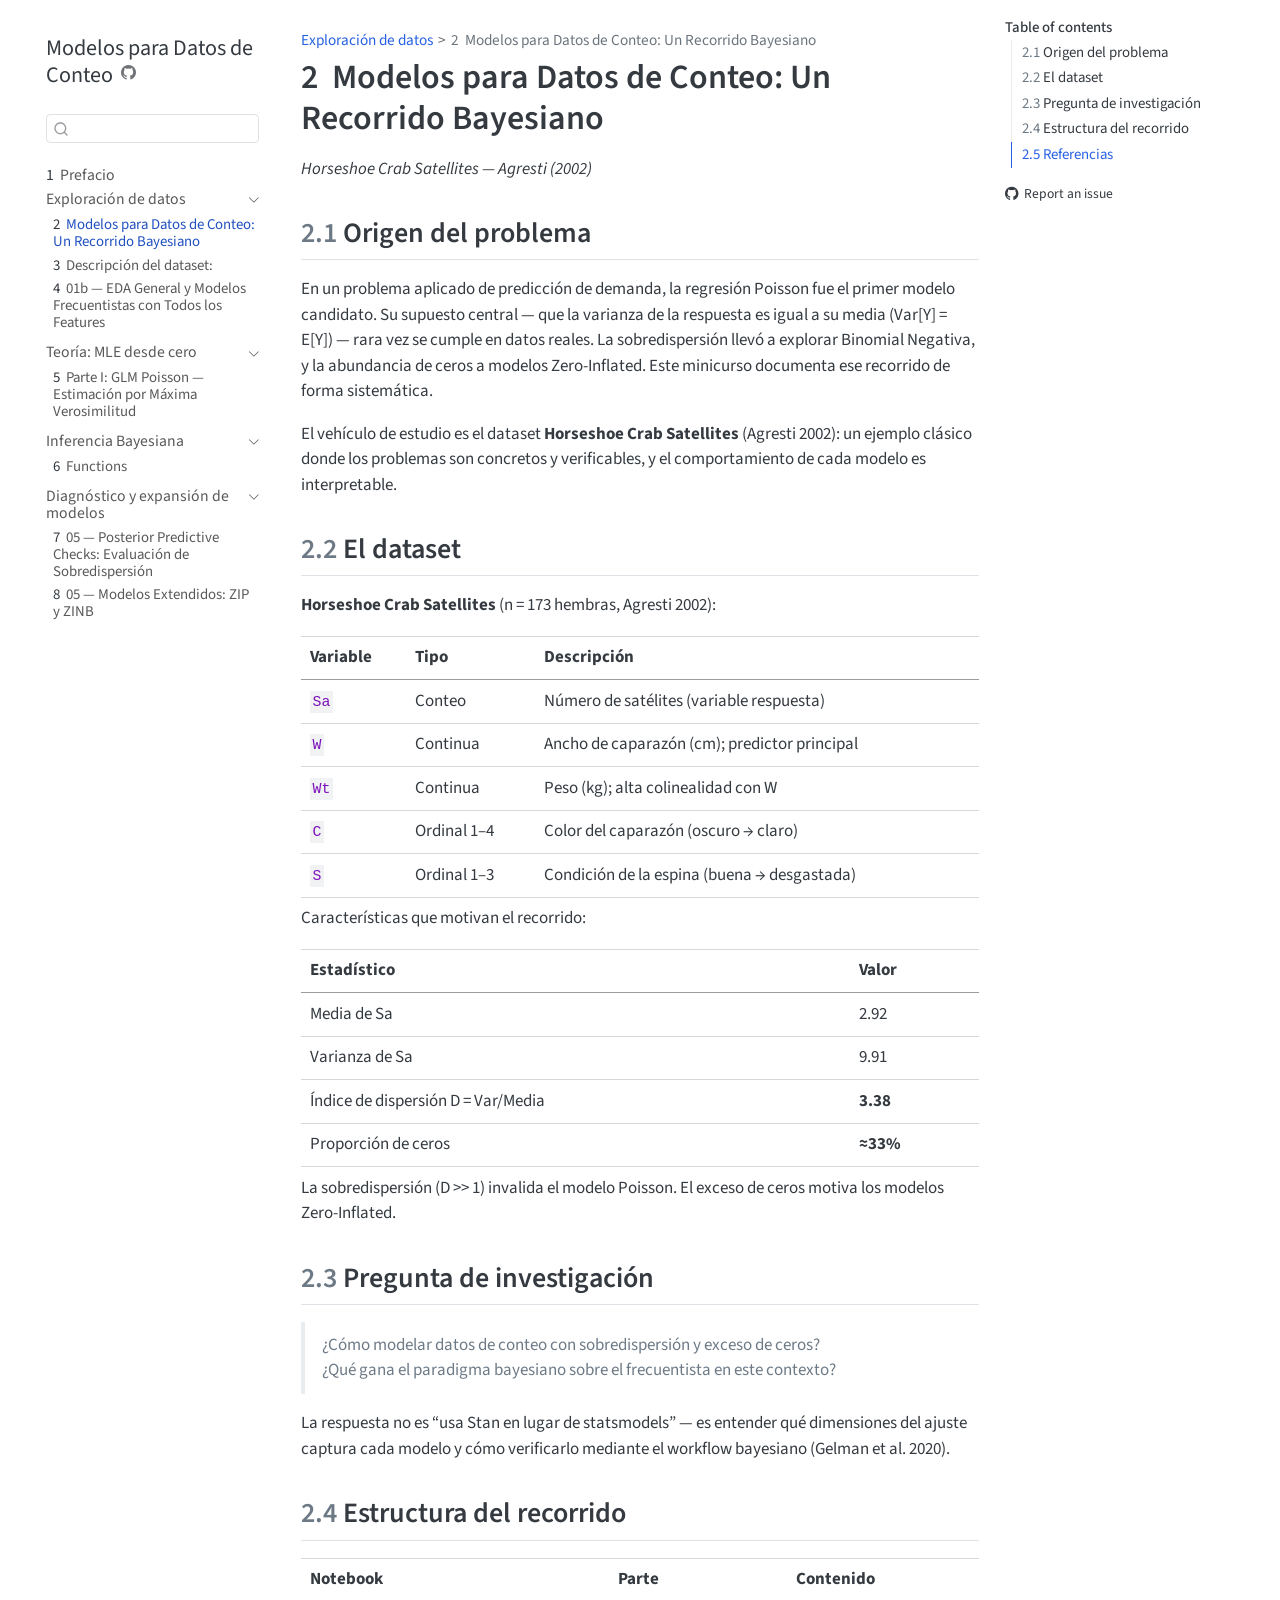
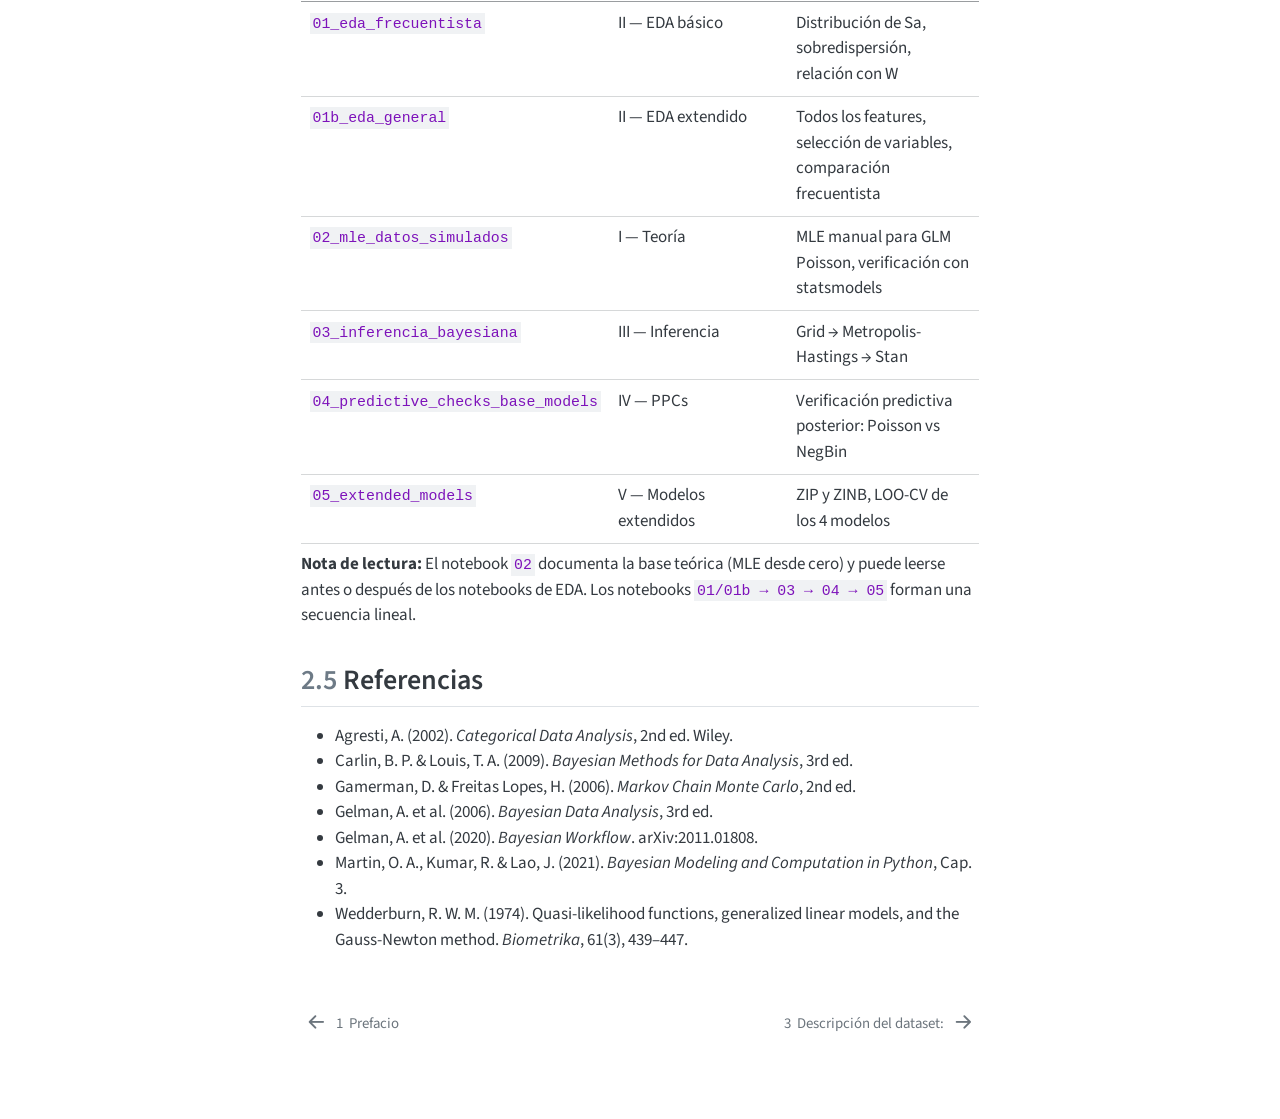
==== notebooks/00_introduccion.html @ c45ed1f7 "Built site for gh-pages" ====
<!DOCTYPE html>
<html xmlns="http://www.w3.org/1999/xhtml" lang="en" xml:lang="en"><head>

<meta charset="utf-8">
<meta name="generator" content="quarto-1.9.37">

<meta name="viewport" content="width=device-width, initial-scale=1.0, user-scalable=yes">


<title>2&nbsp; Modelos para Datos de Conteo: Un Recorrido Bayesiano – Modelos para Datos de Conteo</title>
<style>
/* Default styles provided by pandoc.
** See https://pandoc.org/MANUAL.html#variables-for-html for config info.
*/
code{white-space: pre-wrap;}
span.smallcaps{font-variant: small-caps;}
div.columns{display: flex; gap: min(4vw, 1.5em);}
div.column{flex: auto; overflow-x: auto;}
div.hanging-indent{margin-left: 1.5em; text-indent: -1.5em;}
ul.task-list{list-style: none;}
ul.task-list li input[type="checkbox"] {
  width: 0.8em;
  margin: 0 0.8em 0.2em -1em; /* quarto-specific, see https://github.com/quarto-dev/quarto-cli/issues/4556 */ 
  vertical-align: middle;
}
</style>


<script src="../site_libs/quarto-nav/quarto-nav.js"></script>
<script src="../site_libs/quarto-nav/headroom.min.js"></script>
<script src="../site_libs/clipboard/clipboard.min.js"></script>
<script src="../site_libs/quarto-search/autocomplete.umd.js"></script>
<script src="../site_libs/quarto-search/fuse.min.js"></script>
<script src="../site_libs/quarto-search/quarto-search.js"></script>
<meta name="quarto:offset" content="../">
<link href="../notebooks/01_eda_frecuentista.html" rel="next">
<link href="../index.html" rel="prev">
<script src="../site_libs/quarto-html/quarto.js" type="module"></script>
<script src="../site_libs/quarto-html/tabsets/tabsets.js" type="module"></script>
<script src="../site_libs/quarto-html/popper.min.js"></script>
<script src="../site_libs/quarto-html/tippy.umd.min.js"></script>
<script src="../site_libs/quarto-html/anchor.min.js"></script>
<link href="../site_libs/quarto-html/tippy.css" rel="stylesheet">
<link href="../site_libs/quarto-html/quarto-syntax-highlighting-acf12a64177840b8d86f2d4f01b2e9fb.css" rel="stylesheet" id="quarto-text-highlighting-styles">
<script src="../site_libs/bootstrap/bootstrap.min.js"></script>
<link href="../site_libs/bootstrap/bootstrap-icons.css" rel="stylesheet">
<link href="../site_libs/bootstrap/bootstrap-a672264d6ced0d2e61b1449019ffc00b.min.css" rel="stylesheet" append-hash="true" id="quarto-bootstrap" data-mode="light">
<script id="quarto-search-options" type="application/json">{
  "location": "sidebar",
  "copy-button": false,
  "collapse-after": 3,
  "panel-placement": "start",
  "type": "textbox",
  "limit": 50,
  "keyboard-shortcut": [
    "f",
    "/",
    "s"
  ],
  "show-item-context": false,
  "language": {
    "search-no-results-text": "No results",
    "search-matching-documents-text": "matching documents",
    "search-copy-link-title": "Copy link to search",
    "search-hide-matches-text": "Hide additional matches",
    "search-more-match-text": "more match in this document",
    "search-more-matches-text": "more matches in this document",
    "search-clear-button-title": "Clear",
    "search-text-placeholder": "",
    "search-detached-cancel-button-title": "Cancel",
    "search-submit-button-title": "Submit",
    "search-label": "Search"
  }
}</script>


</head>

<body class="nav-sidebar floating quarto-light">

<div id="quarto-search-results"></div>
  <header id="quarto-header" class="headroom fixed-top">
  <nav class="quarto-secondary-nav">
    <div class="container-fluid d-flex">
      <button type="button" class="quarto-btn-toggle btn" data-bs-toggle="collapse" role="button" data-bs-target=".quarto-sidebar-collapse-item" aria-controls="quarto-sidebar" aria-expanded="false" aria-label="Toggle sidebar navigation" onclick="if (window.quartoToggleHeadroom) { window.quartoToggleHeadroom(); }">
        <i class="bi bi-layout-text-sidebar-reverse"></i>
      </button>
        <nav class="quarto-page-breadcrumbs" aria-label="breadcrumb"><ol class="breadcrumb"><li class="breadcrumb-item"><a href="../notebooks/00_introduccion.html">Exploración de datos</a></li><li class="breadcrumb-item"><a href="../notebooks/00_introduccion.html"><span class="chapter-number">2</span>&nbsp; <span class="chapter-title">Modelos para Datos de Conteo: Un Recorrido Bayesiano</span></a></li></ol></nav>
        <a class="flex-grow-1" role="navigation" data-bs-toggle="collapse" data-bs-target=".quarto-sidebar-collapse-item" aria-controls="quarto-sidebar" aria-expanded="false" aria-label="Toggle sidebar navigation" onclick="if (window.quartoToggleHeadroom) { window.quartoToggleHeadroom(); }">      
        </a>
      <button type="button" class="btn quarto-search-button" aria-label="Search" onclick="window.quartoOpenSearch();">
        <i class="bi bi-search"></i>
      </button>
    </div>
  </nav>
</header>
<!-- content -->
<div id="quarto-content" class="quarto-container page-columns page-rows-contents page-layout-article">
<!-- sidebar -->
  <nav id="quarto-sidebar" class="sidebar collapse collapse-horizontal quarto-sidebar-collapse-item sidebar-navigation floating overflow-auto">
    <div class="pt-lg-2 mt-2 text-left sidebar-header">
    <div class="sidebar-title mb-0 py-0">
      <a href="../">Modelos para Datos de Conteo</a> 
        <div class="sidebar-tools-main">
    <a href="https://github.com/ScJavier/bayesian-glm-count-data" title="Source Code" class="quarto-navigation-tool px-1" aria-label="Source Code"><i class="bi bi-github"></i></a>
</div>
    </div>
      </div>
        <div class="mt-2 flex-shrink-0 align-items-center">
        <div class="sidebar-search">
        <div id="quarto-search" class="" title="Search"></div>
        </div>
        </div>
    <div class="sidebar-menu-container"> 
    <ul class="list-unstyled mt-1">
        <li class="sidebar-item">
  <div class="sidebar-item-container"> 
  <a href="../index.html" class="sidebar-item-text sidebar-link">
 <span class="menu-text"><span class="chapter-number">1</span>&nbsp; <span class="chapter-title">Prefacio</span></span></a>
  </div>
</li>
        <li class="sidebar-item sidebar-item-section">
      <div class="sidebar-item-container"> 
            <a class="sidebar-item-text sidebar-link text-start" data-bs-toggle="collapse" data-bs-target="#quarto-sidebar-section-1" role="navigation" aria-expanded="true">
 <span class="menu-text">Exploración de datos</span></a>
          <a class="sidebar-item-toggle text-start" data-bs-toggle="collapse" data-bs-target="#quarto-sidebar-section-1" role="navigation" aria-expanded="true" aria-label="Toggle section">
            <i class="bi bi-chevron-right ms-2"></i>
          </a> 
      </div>
      <ul id="quarto-sidebar-section-1" class="collapse list-unstyled sidebar-section depth1 show">  
          <li class="sidebar-item">
  <div class="sidebar-item-container"> 
  <a href="../notebooks/00_introduccion.html" class="sidebar-item-text sidebar-link active">
 <span class="menu-text"><span class="chapter-number">2</span>&nbsp; <span class="chapter-title">Modelos para Datos de Conteo: Un Recorrido Bayesiano</span></span></a>
  </div>
</li>
          <li class="sidebar-item">
  <div class="sidebar-item-container"> 
  <a href="../notebooks/01_eda_frecuentista.html" class="sidebar-item-text sidebar-link">
 <span class="menu-text"><span class="chapter-number">3</span>&nbsp; <span class="chapter-title">Descripción del dataset:</span></span></a>
  </div>
</li>
          <li class="sidebar-item">
  <div class="sidebar-item-container"> 
  <a href="../notebooks/01b_eda_general.html" class="sidebar-item-text sidebar-link">
 <span class="menu-text"><span class="chapter-number">4</span>&nbsp; <span class="chapter-title">01b — EDA General y Modelos Frecuentistas con Todos los Features</span></span></a>
  </div>
</li>
      </ul>
  </li>
        <li class="sidebar-item sidebar-item-section">
      <div class="sidebar-item-container"> 
            <a class="sidebar-item-text sidebar-link text-start" data-bs-toggle="collapse" data-bs-target="#quarto-sidebar-section-2" role="navigation" aria-expanded="true">
 <span class="menu-text">Teoría: MLE desde cero</span></a>
          <a class="sidebar-item-toggle text-start" data-bs-toggle="collapse" data-bs-target="#quarto-sidebar-section-2" role="navigation" aria-expanded="true" aria-label="Toggle section">
            <i class="bi bi-chevron-right ms-2"></i>
          </a> 
      </div>
      <ul id="quarto-sidebar-section-2" class="collapse list-unstyled sidebar-section depth1 show">  
          <li class="sidebar-item">
  <div class="sidebar-item-container"> 
  <a href="../notebooks/02_mle_datos_simulados.html" class="sidebar-item-text sidebar-link">
 <span class="menu-text"><span class="chapter-number">5</span>&nbsp; <span class="chapter-title">Parte I: GLM Poisson — Estimación por Máxima Verosimilitud</span></span></a>
  </div>
</li>
      </ul>
  </li>
        <li class="sidebar-item sidebar-item-section">
      <div class="sidebar-item-container"> 
            <a class="sidebar-item-text sidebar-link text-start" data-bs-toggle="collapse" data-bs-target="#quarto-sidebar-section-3" role="navigation" aria-expanded="true">
 <span class="menu-text">Inferencia Bayesiana</span></a>
          <a class="sidebar-item-toggle text-start" data-bs-toggle="collapse" data-bs-target="#quarto-sidebar-section-3" role="navigation" aria-expanded="true" aria-label="Toggle section">
            <i class="bi bi-chevron-right ms-2"></i>
          </a> 
      </div>
      <ul id="quarto-sidebar-section-3" class="collapse list-unstyled sidebar-section depth1 show">  
          <li class="sidebar-item">
  <div class="sidebar-item-container"> 
  <a href="../notebooks/03_inferencia_bayesiana.html" class="sidebar-item-text sidebar-link">
 <span class="menu-text"><span class="chapter-number">6</span>&nbsp; <span class="chapter-title">Functions</span></span></a>
  </div>
</li>
      </ul>
  </li>
        <li class="sidebar-item sidebar-item-section">
      <div class="sidebar-item-container"> 
            <a class="sidebar-item-text sidebar-link text-start" data-bs-toggle="collapse" data-bs-target="#quarto-sidebar-section-4" role="navigation" aria-expanded="true">
 <span class="menu-text">Diagnóstico y expansión de modelos</span></a>
          <a class="sidebar-item-toggle text-start" data-bs-toggle="collapse" data-bs-target="#quarto-sidebar-section-4" role="navigation" aria-expanded="true" aria-label="Toggle section">
            <i class="bi bi-chevron-right ms-2"></i>
          </a> 
      </div>
      <ul id="quarto-sidebar-section-4" class="collapse list-unstyled sidebar-section depth1 show">  
          <li class="sidebar-item">
  <div class="sidebar-item-container"> 
  <a href="../notebooks/04_predictive_checks_base_models.html" class="sidebar-item-text sidebar-link">
 <span class="menu-text"><span class="chapter-number">7</span>&nbsp; <span class="chapter-title">05 — Posterior Predictive Checks: Evaluación de Sobredispersión</span></span></a>
  </div>
</li>
          <li class="sidebar-item">
  <div class="sidebar-item-container"> 
  <a href="../notebooks/05_extended_models.html" class="sidebar-item-text sidebar-link">
 <span class="menu-text"><span class="chapter-number">8</span>&nbsp; <span class="chapter-title">05 — Modelos Extendidos: ZIP y ZINB</span></span></a>
  </div>
</li>
      </ul>
  </li>
    </ul>
    </div>
</nav>
<div id="quarto-sidebar-glass" class="quarto-sidebar-collapse-item" data-bs-toggle="collapse" data-bs-target=".quarto-sidebar-collapse-item"></div>
<!-- margin-sidebar -->
    <div id="quarto-margin-sidebar" class="sidebar margin-sidebar">
        <nav id="TOC" role="doc-toc" class="toc-active">
    <h2 id="toc-title">Table of contents</h2>
   
  <ul>
  <li><a href="#origen-del-problema" id="toc-origen-del-problema" class="nav-link active" data-scroll-target="#origen-del-problema"><span class="header-section-number">2.1</span> Origen del problema</a></li>
  <li><a href="#el-dataset" id="toc-el-dataset" class="nav-link" data-scroll-target="#el-dataset"><span class="header-section-number">2.2</span> El dataset</a></li>
  <li><a href="#pregunta-de-investigación" id="toc-pregunta-de-investigación" class="nav-link" data-scroll-target="#pregunta-de-investigación"><span class="header-section-number">2.3</span> Pregunta de investigación</a></li>
  <li><a href="#estructura-del-recorrido" id="toc-estructura-del-recorrido" class="nav-link" data-scroll-target="#estructura-del-recorrido"><span class="header-section-number">2.4</span> Estructura del recorrido</a></li>
  <li><a href="#referencias" id="toc-referencias" class="nav-link" data-scroll-target="#referencias"><span class="header-section-number">2.5</span> Referencias</a></li>
  </ul>
<div class="toc-actions"><ul><li><a href="https://github.com/ScJavier/bayesian-glm-count-data/issues/new" class="toc-action"><i class="bi bi-github"></i>Report an issue</a></li></ul></div></nav>
    </div>
<!-- main -->
<main class="content" id="quarto-document-content">

<header id="title-block-header" class="quarto-title-block default"><nav class="quarto-page-breadcrumbs quarto-title-breadcrumbs d-none d-lg-block" aria-label="breadcrumb"><ol class="breadcrumb"><li class="breadcrumb-item"><a href="../notebooks/00_introduccion.html">Exploración de datos</a></li><li class="breadcrumb-item"><a href="../notebooks/00_introduccion.html"><span class="chapter-number">2</span>&nbsp; <span class="chapter-title">Modelos para Datos de Conteo: Un Recorrido Bayesiano</span></a></li></ol></nav>
<div class="quarto-title">
<h1 class="title"><span class="chapter-number">2</span>&nbsp; <span class="chapter-title">Modelos para Datos de Conteo: Un Recorrido Bayesiano</span></h1>
</div>



<div class="quarto-title-meta">

    
  
    
  </div>
  


</header>


<p><em>Horseshoe Crab Satellites — Agresti (2002)</em></p>
<section id="origen-del-problema" class="level2" data-number="2.1">
<h2 data-number="2.1" class="anchored" data-anchor-id="origen-del-problema"><span class="header-section-number">2.1</span> Origen del problema</h2>
<p>En un problema aplicado de predicción de demanda, la regresión Poisson fue el primer modelo candidato. Su supuesto central — que la varianza de la respuesta es igual a su media (Var[Y] = E[Y]) — rara vez se cumple en datos reales. La sobredispersión llevó a explorar Binomial Negativa, y la abundancia de ceros a modelos Zero-Inflated. Este minicurso documenta ese recorrido de forma sistemática.</p>
<p>El vehículo de estudio es el dataset <strong>Horseshoe Crab Satellites</strong> (Agresti 2002): un ejemplo clásico donde los problemas son concretos y verificables, y el comportamiento de cada modelo es interpretable.</p>
</section>
<section id="el-dataset" class="level2" data-number="2.2">
<h2 data-number="2.2" class="anchored" data-anchor-id="el-dataset"><span class="header-section-number">2.2</span> El dataset</h2>
<p><strong>Horseshoe Crab Satellites</strong> (n = 173 hembras, Agresti 2002):</p>
<table class="caption-top table">
<thead>
<tr class="header">
<th>Variable</th>
<th>Tipo</th>
<th>Descripción</th>
</tr>
</thead>
<tbody>
<tr class="odd">
<td><code>Sa</code></td>
<td>Conteo</td>
<td>Número de satélites (variable respuesta)</td>
</tr>
<tr class="even">
<td><code>W</code></td>
<td>Continua</td>
<td>Ancho de caparazón (cm); predictor principal</td>
</tr>
<tr class="odd">
<td><code>Wt</code></td>
<td>Continua</td>
<td>Peso (kg); alta colinealidad con W</td>
</tr>
<tr class="even">
<td><code>C</code></td>
<td>Ordinal 1–4</td>
<td>Color del caparazón (oscuro → claro)</td>
</tr>
<tr class="odd">
<td><code>S</code></td>
<td>Ordinal 1–3</td>
<td>Condición de la espina (buena → desgastada)</td>
</tr>
</tbody>
</table>
<p>Características que motivan el recorrido:</p>
<table class="caption-top table">
<thead>
<tr class="header">
<th>Estadístico</th>
<th>Valor</th>
</tr>
</thead>
<tbody>
<tr class="odd">
<td>Media de Sa</td>
<td>2.92</td>
</tr>
<tr class="even">
<td>Varianza de Sa</td>
<td>9.91</td>
</tr>
<tr class="odd">
<td>Índice de dispersión D = Var/Media</td>
<td><strong>3.38</strong></td>
</tr>
<tr class="even">
<td>Proporción de ceros</td>
<td><strong>≈33%</strong></td>
</tr>
</tbody>
</table>
<p>La sobredispersión (D &gt;&gt; 1) invalida el modelo Poisson. El exceso de ceros motiva los modelos Zero-Inflated.</p>
</section>
<section id="pregunta-de-investigación" class="level2" data-number="2.3">
<h2 data-number="2.3" class="anchored" data-anchor-id="pregunta-de-investigación"><span class="header-section-number">2.3</span> Pregunta de investigación</h2>
<blockquote class="blockquote">
<p>¿Cómo modelar datos de conteo con sobredispersión y exceso de ceros?<br>
¿Qué gana el paradigma bayesiano sobre el frecuentista en este contexto?</p>
</blockquote>
<p>La respuesta no es “usa Stan en lugar de statsmodels” — es entender qué dimensiones del ajuste captura cada modelo y cómo verificarlo mediante el workflow bayesiano (Gelman et al.&nbsp;2020).</p>
</section>
<section id="estructura-del-recorrido" class="level2" data-number="2.4">
<h2 data-number="2.4" class="anchored" data-anchor-id="estructura-del-recorrido"><span class="header-section-number">2.4</span> Estructura del recorrido</h2>
<table class="caption-top table">
<colgroup>
<col style="width: 33%">
<col style="width: 33%">
<col style="width: 33%">
</colgroup>
<thead>
<tr class="header">
<th>Notebook</th>
<th>Parte</th>
<th>Contenido</th>
</tr>
</thead>
<tbody>
<tr class="odd">
<td><code>01_eda_frecuentista</code></td>
<td>II — EDA básico</td>
<td>Distribución de Sa, sobredispersión, relación con W</td>
</tr>
<tr class="even">
<td><code>01b_eda_general</code></td>
<td>II — EDA extendido</td>
<td>Todos los features, selección de variables, comparación frecuentista</td>
</tr>
<tr class="odd">
<td><code>02_mle_datos_simulados</code></td>
<td>I — Teoría</td>
<td>MLE manual para GLM Poisson, verificación con statsmodels</td>
</tr>
<tr class="even">
<td><code>03_inferencia_bayesiana</code></td>
<td>III — Inferencia</td>
<td>Grid → Metropolis-Hastings → Stan</td>
</tr>
<tr class="odd">
<td><code>04_predictive_checks_base_models</code></td>
<td>IV — PPCs</td>
<td>Verificación predictiva posterior: Poisson vs NegBin</td>
</tr>
<tr class="even">
<td><code>05_extended_models</code></td>
<td>V — Modelos extendidos</td>
<td>ZIP y ZINB, LOO-CV de los 4 modelos</td>
</tr>
</tbody>
</table>
<p><strong>Nota de lectura:</strong> El notebook <code>02</code> documenta la base teórica (MLE desde cero) y puede leerse antes o después de los notebooks de EDA. Los notebooks <code>01/01b → 03 → 04 → 05</code> forman una secuencia lineal.</p>
</section>
<section id="referencias" class="level2" data-number="2.5">
<h2 data-number="2.5" class="anchored" data-anchor-id="referencias"><span class="header-section-number">2.5</span> Referencias</h2>
<ul>
<li>Agresti, A. (2002). <em>Categorical Data Analysis</em>, 2nd ed.&nbsp;Wiley.</li>
<li>Carlin, B. P. &amp; Louis, T. A. (2009). <em>Bayesian Methods for Data Analysis</em>, 3rd ed.</li>
<li>Gamerman, D. &amp; Freitas Lopes, H. (2006). <em>Markov Chain Monte Carlo</em>, 2nd ed.</li>
<li>Gelman, A. et al.&nbsp;(2006). <em>Bayesian Data Analysis</em>, 3rd ed.</li>
<li>Gelman, A. et al.&nbsp;(2020). <em>Bayesian Workflow</em>. arXiv:2011.01808.</li>
<li>Martin, O. A., Kumar, R. &amp; Lao, J. (2021). <em>Bayesian Modeling and Computation in Python</em>, Cap. 3.</li>
<li>Wedderburn, R. W. M. (1974). Quasi-likelihood functions, generalized linear models, and the Gauss-Newton method. <em>Biometrika</em>, 61(3), 439–447.</li>
</ul>


</section>

</main> <!-- /main -->
<script id="quarto-html-after-body" type="application/javascript">
  window.document.addEventListener("DOMContentLoaded", function (event) {
    const icon = "";
    const anchorJS = new window.AnchorJS();
    anchorJS.options = {
      placement: 'right',
      icon: icon
    };
    anchorJS.add('.anchored');
    const isCodeAnnotation = (el) => {
      for (const clz of el.classList) {
        if (clz.startsWith('code-annotation-')) {                     
          return true;
        }
      }
      return false;
    }
    const onCopySuccess = function(e) {
      // button target
      const button = e.trigger;
      // don't keep focus
      button.blur();
      // flash "checked"
      button.classList.add('code-copy-button-checked');
      var currentTitle = button.getAttribute("title");
      button.setAttribute("title", "Copied!");
      let tooltip;
      if (window.bootstrap) {
        button.setAttribute("data-bs-toggle", "tooltip");
        button.setAttribute("data-bs-placement", "left");
        button.setAttribute("data-bs-title", "Copied!");
        tooltip = new bootstrap.Tooltip(button, 
          { trigger: "manual", 
            customClass: "code-copy-button-tooltip",
            offset: [0, -8]});
        tooltip.show();    
      }
      setTimeout(function() {
        if (tooltip) {
          tooltip.hide();
          button.removeAttribute("data-bs-title");
          button.removeAttribute("data-bs-toggle");
          button.removeAttribute("data-bs-placement");
        }
        button.setAttribute("title", currentTitle);
        button.classList.remove('code-copy-button-checked');
      }, 1000);
      // clear code selection
      e.clearSelection();
    }
    const getTextToCopy = function(trigger) {
      const outerScaffold = trigger.parentElement.cloneNode(true);
      const codeEl = outerScaffold.querySelector('code');
      for (const childEl of codeEl.children) {
        if (isCodeAnnotation(childEl)) {
          childEl.remove();
        }
      }
      return codeEl.innerText;
    }
    const clipboard = new window.ClipboardJS('.code-copy-button:not([data-in-quarto-modal])', {
      text: getTextToCopy
    });
    clipboard.on('success', onCopySuccess);
    if (window.document.getElementById('quarto-embedded-source-code-modal')) {
      const clipboardModal = new window.ClipboardJS('.code-copy-button[data-in-quarto-modal]', {
        text: getTextToCopy,
        container: window.document.getElementById('quarto-embedded-source-code-modal')
      });
      clipboardModal.on('success', onCopySuccess);
    }
    const viewSource = window.document.getElementById('quarto-view-source') ||
                       window.document.getElementById('quarto-code-tools-source');
    if (viewSource) {
      const sourceUrl = viewSource.getAttribute("data-quarto-source-url");
      viewSource.addEventListener("click", function(e) {
        if (sourceUrl) {
          // rstudio viewer pane
          if (/\bcapabilities=\b/.test(window.location)) {
            window.open(sourceUrl);
          } else {
            window.location.href = sourceUrl;
          }
        } else {
          const modal = new bootstrap.Modal(document.getElementById('quarto-embedded-source-code-modal'));
          modal.show();
        }
        return false;
      });
    }
    function toggleCodeHandler(show) {
      return function(e) {
        const detailsSrc = window.document.querySelectorAll(".cell > details > .sourceCode");
        for (let i=0; i<detailsSrc.length; i++) {
          const details = detailsSrc[i].parentElement;
          if (show) {
            details.open = true;
          } else {
            details.removeAttribute("open");
          }
        }
        const cellCodeDivs = window.document.querySelectorAll(".cell > .sourceCode");
        const fromCls = show ? "hidden" : "unhidden";
        const toCls = show ? "unhidden" : "hidden";
        for (let i=0; i<cellCodeDivs.length; i++) {
          const codeDiv = cellCodeDivs[i];
          if (codeDiv.classList.contains(fromCls)) {
            codeDiv.classList.remove(fromCls);
            codeDiv.classList.add(toCls);
          } 
        }
        return false;
      }
    }
    const hideAllCode = window.document.getElementById("quarto-hide-all-code");
    if (hideAllCode) {
      hideAllCode.addEventListener("click", toggleCodeHandler(false));
    }
    const showAllCode = window.document.getElementById("quarto-show-all-code");
    if (showAllCode) {
      showAllCode.addEventListener("click", toggleCodeHandler(true));
    }
      var localhostRegex = new RegExp(/^(?:http|https):\/\/localhost\:?[0-9]*\//);
      var mailtoRegex = new RegExp(/^mailto:/);
        var filterRegex = new RegExp('/' + window.location.host + '/');
      var isInternal = (href) => {
          return filterRegex.test(href) || localhostRegex.test(href) || mailtoRegex.test(href);
      }
      // Inspect non-navigation links and adorn them if external
     var links = window.document.querySelectorAll('a[href]:not(.nav-link):not(.navbar-brand):not(.toc-action):not(.sidebar-link):not(.sidebar-item-toggle):not(.pagination-link):not(.no-external):not([aria-hidden]):not(.dropdown-item):not(.quarto-navigation-tool):not(.about-link)');
      for (var i=0; i<links.length; i++) {
        const link = links[i];
        if (!isInternal(link.href)) {
          // undo the damage that might have been done by quarto-nav.js in the case of
          // links that we want to consider external
          if (link.dataset.originalHref !== undefined) {
            link.href = link.dataset.originalHref;
          }
        }
      }
    function tippyHover(el, contentFn, onTriggerFn, onUntriggerFn) {
      const config = {
        allowHTML: true,
        maxWidth: 500,
        delay: 100,
        arrow: false,
        appendTo: function(el) {
            return el.parentElement;
        },
        interactive: true,
        interactiveBorder: 10,
        theme: 'quarto',
        placement: 'bottom-start',
      };
      if (contentFn) {
        config.content = contentFn;
      }
      if (onTriggerFn) {
        config.onTrigger = onTriggerFn;
      }
      if (onUntriggerFn) {
        config.onUntrigger = onUntriggerFn;
      }
      window.tippy(el, config); 
    }
    const noterefs = window.document.querySelectorAll('a[role="doc-noteref"]');
    for (var i=0; i<noterefs.length; i++) {
      const ref = noterefs[i];
      tippyHover(ref, function() {
        // use id or data attribute instead here
        let href = ref.getAttribute('data-footnote-href') || ref.getAttribute('href');
        try { href = new URL(href).hash; } catch {}
        const id = href.replace(/^#\/?/, "");
        const note = window.document.getElementById(id);
        if (note) {
          return note.innerHTML;
        } else {
          return "";
        }
      });
    }
    const xrefs = window.document.querySelectorAll('a.quarto-xref');
    const processXRef = (id, note) => {
      // Strip column container classes
      const stripColumnClz = (el) => {
        el.classList.remove("page-full", "page-columns");
        if (el.children) {
          for (const child of el.children) {
            stripColumnClz(child);
          }
        }
      }
      stripColumnClz(note)
      if (id === null || id.startsWith('sec-')) {
        // Special case sections, only their first couple elements
        const container = document.createElement("div");
        if (note.children && note.children.length > 2) {
          container.appendChild(note.children[0].cloneNode(true));
          for (let i = 1; i < note.children.length; i++) {
            const child = note.children[i];
            if (child.tagName === "P" && child.innerText === "") {
              continue;
            } else {
              container.appendChild(child.cloneNode(true));
              break;
            }
          }
          if (window.Quarto?.typesetMath) {
            window.Quarto.typesetMath(container);
          }
          return container.innerHTML
        } else {
          if (window.Quarto?.typesetMath) {
            window.Quarto.typesetMath(note);
          }
          return note.innerHTML;
        }
      } else {
        // Remove any anchor links if they are present
        const anchorLink = note.querySelector('a.anchorjs-link');
        if (anchorLink) {
          anchorLink.remove();
        }
        if (window.Quarto?.typesetMath) {
          window.Quarto.typesetMath(note);
        }
        if (note.classList.contains("callout")) {
          return note.outerHTML;
        } else {
          return note.innerHTML;
        }
      }
    }
    for (var i=0; i<xrefs.length; i++) {
      const xref = xrefs[i];
      tippyHover(xref, undefined, function(instance) {
        instance.disable();
        let url = xref.getAttribute('href');
        let hash = undefined; 
        if (url.startsWith('#')) {
          hash = url;
        } else {
          try { hash = new URL(url).hash; } catch {}
        }
        if (hash) {
          const id = hash.replace(/^#\/?/, "");
          const note = window.document.getElementById(id);
          if (note !== null) {
            try {
              const html = processXRef(id, note.cloneNode(true));
              instance.setContent(html);
            } finally {
              instance.enable();
              instance.show();
            }
          } else {
            // See if we can fetch this
            fetch(url.split('#')[0])
            .then(res => res.text())
            .then(html => {
              const parser = new DOMParser();
              const htmlDoc = parser.parseFromString(html, "text/html");
              const note = htmlDoc.getElementById(id);
              if (note !== null) {
                const html = processXRef(id, note);
                instance.setContent(html);
              } 
            }).finally(() => {
              instance.enable();
              instance.show();
            });
          }
        } else {
          // See if we can fetch a full url (with no hash to target)
          // This is a special case and we should probably do some content thinning / targeting
          fetch(url)
          .then(res => res.text())
          .then(html => {
            const parser = new DOMParser();
            const htmlDoc = parser.parseFromString(html, "text/html");
            const note = htmlDoc.querySelector('main.content');
            if (note !== null) {
              // This should only happen for chapter cross references
              // (since there is no id in the URL)
              // remove the first header
              if (note.children.length > 0 && note.children[0].tagName === "HEADER") {
                note.children[0].remove();
              }
              const html = processXRef(null, note);
              instance.setContent(html);
            } 
          }).finally(() => {
            instance.enable();
            instance.show();
          });
        }
      }, function(instance) {
      });
    }
        let selectedAnnoteEl;
        const selectorForAnnotation = ( cell, annotation) => {
          let cellAttr = 'data-code-cell="' + cell + '"';
          let lineAttr = 'data-code-annotation="' +  annotation + '"';
          const selector = 'span[' + cellAttr + '][' + lineAttr + ']';
          return selector;
        }
        const selectCodeLines = (annoteEl) => {
          const doc = window.document;
          const targetCell = annoteEl.getAttribute("data-target-cell");
          const targetAnnotation = annoteEl.getAttribute("data-target-annotation");
          const annoteSpan = window.document.querySelector(selectorForAnnotation(targetCell, targetAnnotation));
          const lines = annoteSpan.getAttribute("data-code-lines").split(",");
          const lineIds = lines.map((line) => {
            return targetCell + "-" + line;
          })
          let top = null;
          let height = null;
          let parent = null;
          if (lineIds.length > 0) {
              //compute the position of the single el (top and bottom and make a div)
              const el = window.document.getElementById(lineIds[0]);
              top = el.offsetTop;
              height = el.offsetHeight;
              parent = el.parentElement.parentElement;
            if (lineIds.length > 1) {
              const lastEl = window.document.getElementById(lineIds[lineIds.length - 1]);
              const bottom = lastEl.offsetTop + lastEl.offsetHeight;
              height = bottom - top;
            }
            if (top !== null && height !== null && parent !== null) {
              // cook up a div (if necessary) and position it 
              let div = window.document.getElementById("code-annotation-line-highlight");
              if (div === null) {
                div = window.document.createElement("div");
                div.setAttribute("id", "code-annotation-line-highlight");
                div.style.position = 'absolute';
                parent.appendChild(div);
              }
              div.style.top = top - 2 + "px";
              div.style.height = height + 4 + "px";
              div.style.left = 0;
              let gutterDiv = window.document.getElementById("code-annotation-line-highlight-gutter");
              if (gutterDiv === null) {
                gutterDiv = window.document.createElement("div");
                gutterDiv.setAttribute("id", "code-annotation-line-highlight-gutter");
                gutterDiv.style.position = 'absolute';
                const codeCell = window.document.getElementById(targetCell);
                const gutter = codeCell.querySelector('.code-annotation-gutter');
                gutter.appendChild(gutterDiv);
              }
              gutterDiv.style.top = top - 2 + "px";
              gutterDiv.style.height = height + 4 + "px";
            }
            selectedAnnoteEl = annoteEl;
          }
        };
        const unselectCodeLines = () => {
          const elementsIds = ["code-annotation-line-highlight", "code-annotation-line-highlight-gutter"];
          elementsIds.forEach((elId) => {
            const div = window.document.getElementById(elId);
            if (div) {
              div.remove();
            }
          });
          selectedAnnoteEl = undefined;
        };
          // Handle positioning of the toggle
      window.addEventListener(
        "resize",
        throttle(() => {
          elRect = undefined;
          if (selectedAnnoteEl) {
            selectCodeLines(selectedAnnoteEl);
          }
        }, 10)
      );
      function throttle(fn, ms) {
      let throttle = false;
      let timer;
        return (...args) => {
          if(!throttle) { // first call gets through
              fn.apply(this, args);
              throttle = true;
          } else { // all the others get throttled
              if(timer) clearTimeout(timer); // cancel #2
              timer = setTimeout(() => {
                fn.apply(this, args);
                timer = throttle = false;
              }, ms);
          }
        };
      }
        // Attach click handler to the DT
        const annoteDls = window.document.querySelectorAll('dt[data-target-cell]');
        for (const annoteDlNode of annoteDls) {
          annoteDlNode.addEventListener('click', (event) => {
            const clickedEl = event.target;
            if (clickedEl !== selectedAnnoteEl) {
              unselectCodeLines();
              const activeEl = window.document.querySelector('dt[data-target-cell].code-annotation-active');
              if (activeEl) {
                activeEl.classList.remove('code-annotation-active');
              }
              selectCodeLines(clickedEl);
              clickedEl.classList.add('code-annotation-active');
            } else {
              // Unselect the line
              unselectCodeLines();
              clickedEl.classList.remove('code-annotation-active');
            }
          });
        }
    const findCites = (el) => {
      const parentEl = el.parentElement;
      if (parentEl) {
        const cites = parentEl.dataset.cites;
        if (cites) {
          return {
            el,
            cites: cites.split(' ')
          };
        } else {
          return findCites(el.parentElement)
        }
      } else {
        return undefined;
      }
    };
    var bibliorefs = window.document.querySelectorAll('a[role="doc-biblioref"]');
    for (var i=0; i<bibliorefs.length; i++) {
      const ref = bibliorefs[i];
      const citeInfo = findCites(ref);
      if (citeInfo) {
        tippyHover(citeInfo.el, function() {
          var popup = window.document.createElement('div');
          citeInfo.cites.forEach(function(cite) {
            var citeDiv = window.document.createElement('div');
            citeDiv.classList.add('hanging-indent');
            citeDiv.classList.add('csl-entry');
            var biblioDiv = window.document.getElementById('ref-' + cite);
            if (biblioDiv) {
              citeDiv.innerHTML = biblioDiv.innerHTML;
            }
            popup.appendChild(citeDiv);
          });
          return popup.innerHTML;
        });
      }
    }
  });
  </script>
<nav class="page-navigation">
  <div class="nav-page nav-page-previous">
      <a href="../index.html" class="pagination-link" aria-label="Prefacio">
        <i class="bi bi-arrow-left-short"></i> <span class="nav-page-text"><span class="chapter-number">1</span>&nbsp; <span class="chapter-title">Prefacio</span></span>
      </a>          
  </div>
  <div class="nav-page nav-page-next">
      <a href="../notebooks/01_eda_frecuentista.html" class="pagination-link" aria-label="Descripción del dataset:">
        <span class="nav-page-text"><span class="chapter-number">3</span>&nbsp; <span class="chapter-title">Descripción del dataset:</span></span> <i class="bi bi-arrow-right-short"></i>
      </a>
  </div>
</nav>
</div> <!-- /content -->




<footer class="footer"><div class="nav-footer"><div class="nav-footer-center"><div class="toc-actions d-sm-block d-md-none"><ul><li><a href="https://github.com/ScJavier/bayesian-glm-count-data/issues/new" class="toc-action"><i class="bi bi-github"></i>Report an issue</a></li></ul></div></div></div></footer></body></html>
---- site_libs/quarto-html/tippy.css ----
.tippy-box[data-animation=fade][data-state=hidden]{opacity:0}[data-tippy-root]{max-width:calc(100vw - 10px)}.tippy-box{position:relative;background-color:#333;color:#fff;border-radius:4px;font-size:14px;line-height:1.4;white-space:normal;outline:0;transition-property:transform,visibility,opacity}.tippy-box[data-placement^=top]>.tippy-arrow{bottom:0}.tippy-box[data-placement^=top]>.tippy-arrow:before{bottom:-7px;left:0;border-width:8px 8px 0;border-top-color:initial;transform-origin:center top}.tippy-box[data-placement^=bottom]>.tippy-arrow{top:0}.tippy-box[data-placement^=bottom]>.tippy-arrow:before{top:-7px;left:0;border-width:0 8px 8px;border-bottom-color:initial;transform-origin:center bottom}.tippy-box[data-placement^=left]>.tippy-arrow{right:0}.tippy-box[data-placement^=left]>.tippy-arrow:before{border-width:8px 0 8px 8px;border-left-color:initial;right:-7px;transform-origin:center left}.tippy-box[data-placement^=right]>.tippy-arrow{left:0}.tippy-box[data-placement^=right]>.tippy-arrow:before{left:-7px;border-width:8px 8px 8px 0;border-right-color:initial;transform-origin:center right}.tippy-box[data-inertia][data-state=visible]{transition-timing-function:cubic-bezier(.54,1.5,.38,1.11)}.tippy-arrow{width:16px;height:16px;color:#333}.tippy-arrow:before{content:"";position:absolute;border-color:transparent;border-style:solid}.tippy-content{position:relative;padding:5px 9px;z-index:1}
---- site_libs/quarto-html/quarto-syntax-highlighting-acf12a64177840b8d86f2d4f01b2e9fb.css ----
/* quarto syntax highlight colors */
:root {
  --quarto-hl-al-color: #ff5555;
  --quarto-hl-an-color: #6a737d;
  --quarto-hl-at-color: #d73a49;
  --quarto-hl-bn-color: #005cc5;
  --quarto-hl-bu-color: #d73a49;
  --quarto-hl-ch-color: #032f62;
  --quarto-hl-co-color: #6a737d;
  --quarto-hl-cv-color: #6a737d;
  --quarto-hl-cn-color: #005cc5;
  --quarto-hl-cf-color: #d73a49;
  --quarto-hl-dt-color: #d73a49;
  --quarto-hl-dv-color: #005cc5;
  --quarto-hl-do-color: #6a737d;
  --quarto-hl-er-color: #ff5555;
  --quarto-hl-ex-color: #d73a49;
  --quarto-hl-fl-color: #005cc5;
  --quarto-hl-fu-color: #6f42c1;
  --quarto-hl-im-color: #032f62;
  --quarto-hl-in-color: #6a737d;
  --quarto-hl-kw-color: #d73a49;
  --quarto-hl-op-color: #24292e;
  --quarto-hl-pp-color: #d73a49;
  --quarto-hl-re-color: #6a737d;
  --quarto-hl-sc-color: #005cc5;
  --quarto-hl-ss-color: #032f62;
  --quarto-hl-st-color: #032f62;
  --quarto-hl-va-color: #e36209;
  --quarto-hl-vs-color: #032f62;
  --quarto-hl-wa-color: #ff5555;
}

/* other quarto variables */
:root {
  --quarto-font-monospace: SFMono-Regular, Menlo, Monaco, Consolas, "Liberation Mono", "Courier New", monospace;
}

/* syntax highlight based on Pandoc's rules */
pre > code.sourceCode > span {
  color: #24292e;
}

code.sourceCode > span {
  color: #24292e;
}

div.sourceCode,
div.sourceCode pre.sourceCode {
  color: #24292e;
}

/* Normal */
code span {
  color: #24292e;
}

/* Alert */
code span.al {
  font-weight: bold;
  color: #ff5555;
}

/* Annotation */
code span.an {
  color: #6a737d;
}

/* Attribute */
code span.at {
  color: #d73a49;
}

/* BaseN */
code span.bn {
  color: #005cc5;
}

/* BuiltIn */
code span.bu {
  color: #d73a49;
}

/* ControlFlow */
code span.cf {
  color: #d73a49;
}

/* Char */
code span.ch {
  color: #032f62;
}

/* Constant */
code span.cn {
  color: #005cc5;
}

/* Comment */
code span.co {
  color: #6a737d;
}

/* CommentVar */
code span.cv {
  color: #6a737d;
}

/* Documentation */
code span.do {
  color: #6a737d;
}

/* DataType */
code span.dt {
  color: #d73a49;
}

/* DecVal */
code span.dv {
  color: #005cc5;
}

/* Error */
code span.er {
  color: #ff5555;
  text-decoration: underline;
}

/* Extension */
code span.ex {
  font-weight: bold;
  color: #d73a49;
}

/* Float */
code span.fl {
  color: #005cc5;
}

/* Function */
code span.fu {
  color: #6f42c1;
}

/* Import */
code span.im {
  color: #032f62;
}

/* Information */
code span.in {
  color: #6a737d;
}

/* Keyword */
code span.kw {
  color: #d73a49;
}

/* Operator */
code span.op {
  color: #24292e;
}

/* Preprocessor */
code span.pp {
  color: #d73a49;
}

/* RegionMarker */
code span.re {
  color: #6a737d;
}

/* SpecialChar */
code span.sc {
  color: #005cc5;
}

/* SpecialString */
code span.ss {
  color: #032f62;
}

/* String */
code span.st {
  color: #032f62;
}

/* Variable */
code span.va {
  color: #e36209;
}

/* VerbatimString */
code span.vs {
  color: #032f62;
}

/* Warning */
code span.wa {
  color: #ff5555;
}

.prevent-inlining {
  content: "</";
}

/*# sourceMappingURL=e41d78b1f7017e44483b7fefd7a010af.css.map */
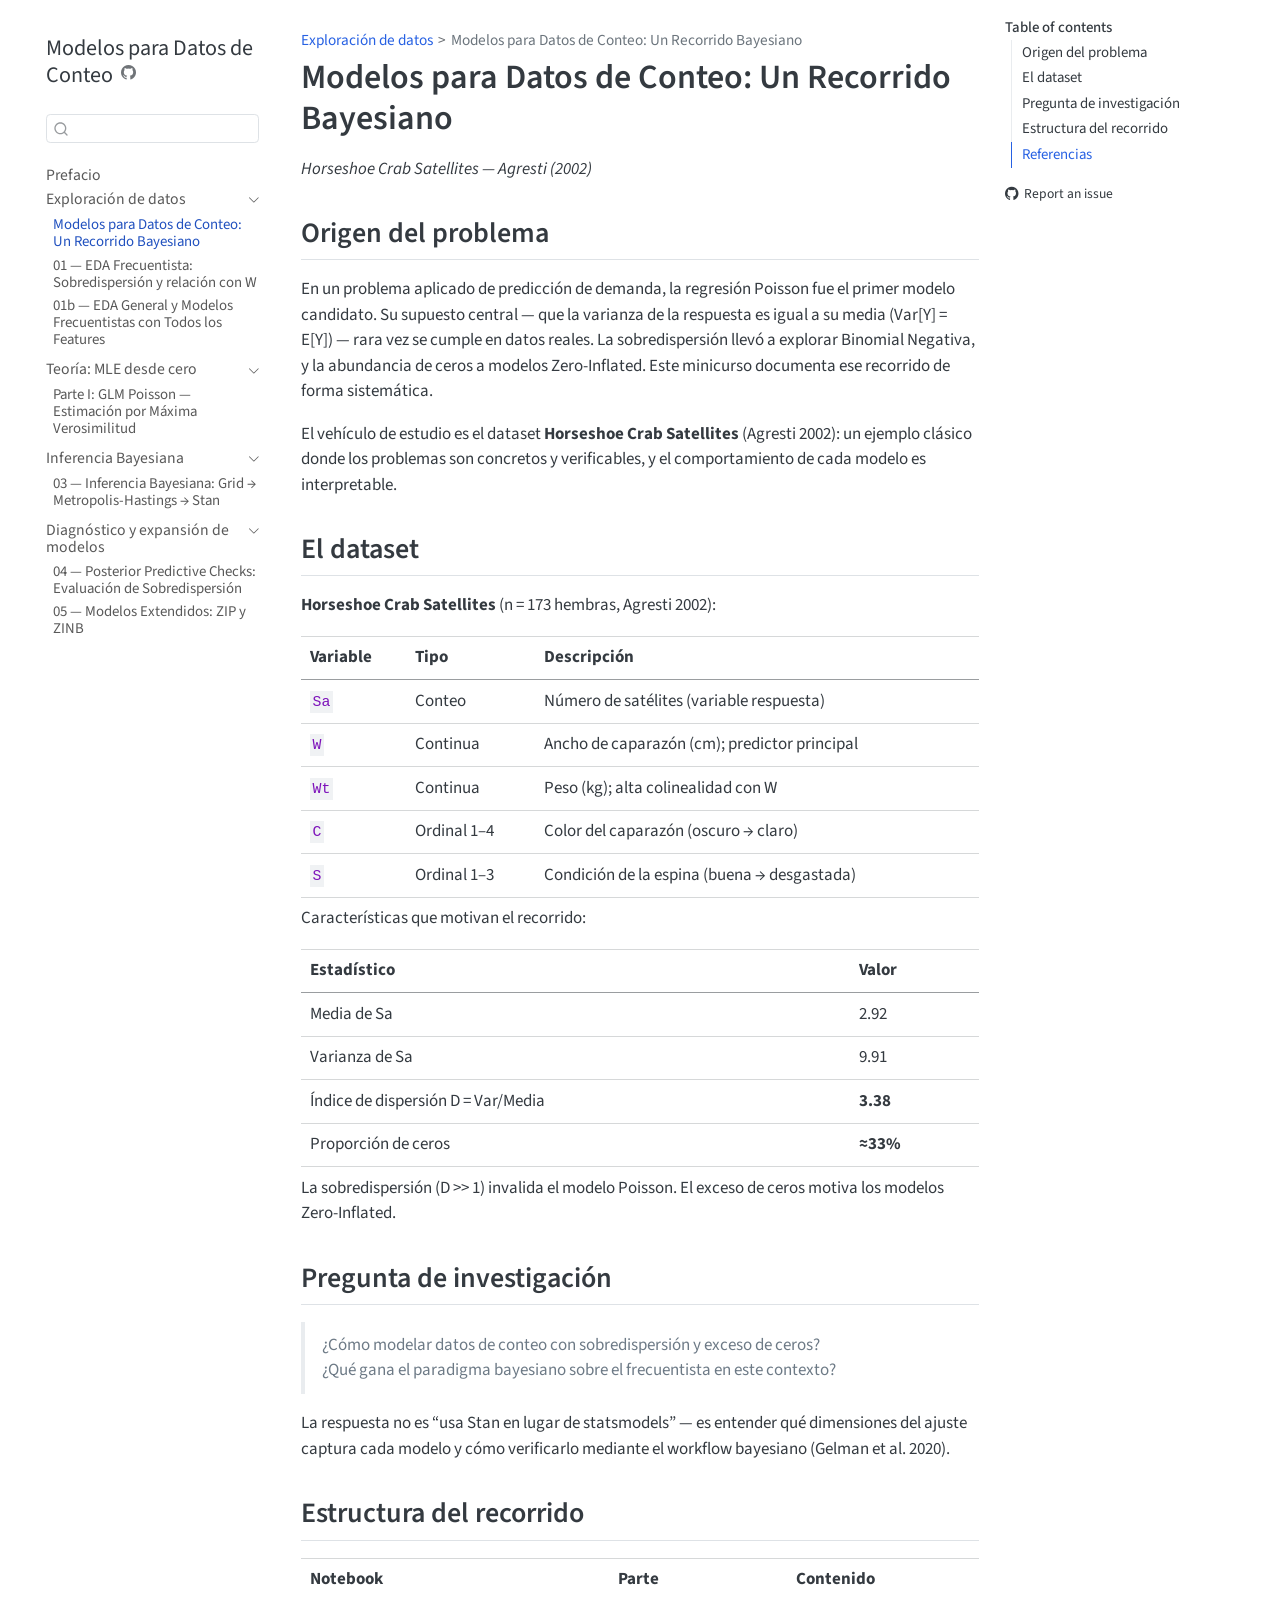
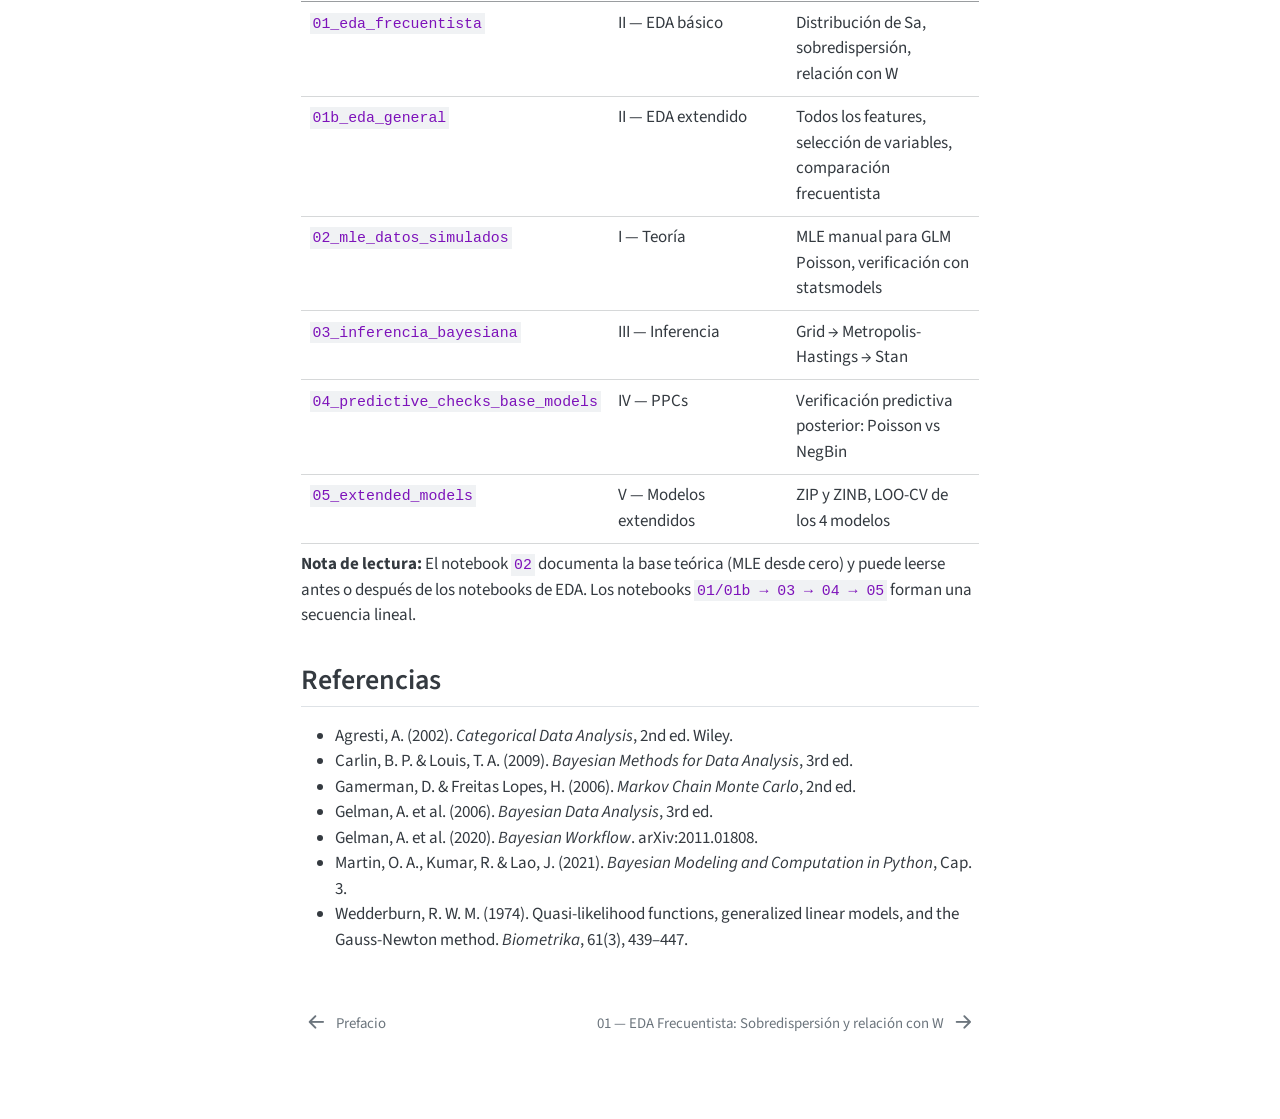
==== commit 0f7ca6de: "Built site for gh-pages" ====
--- a/notebooks/00_introduccion.html
+++ b/notebooks/00_introduccion.html
@@ -7,7 +7,7 @@
 <meta name="viewport" content="width=device-width, initial-scale=1.0, user-scalable=yes">
 
 
-<title>2&nbsp; Modelos para Datos de Conteo: Un Recorrido Bayesiano – Modelos para Datos de Conteo</title>
+<title>Modelos para Datos de Conteo: Un Recorrido Bayesiano – Modelos para Datos de Conteo</title>
 <style>
 /* Default styles provided by pandoc.
 ** See https://pandoc.org/MANUAL.html#variables-for-html for config info.
@@ -85,7 +85,7 @@
       <button type="button" class="quarto-btn-toggle btn" data-bs-toggle="collapse" role="button" data-bs-target=".quarto-sidebar-collapse-item" aria-controls="quarto-sidebar" aria-expanded="false" aria-label="Toggle sidebar navigation" onclick="if (window.quartoToggleHeadroom) { window.quartoToggleHeadroom(); }">
         <i class="bi bi-layout-text-sidebar-reverse"></i>
       </button>
-        <nav class="quarto-page-breadcrumbs" aria-label="breadcrumb"><ol class="breadcrumb"><li class="breadcrumb-item"><a href="../notebooks/00_introduccion.html">Exploración de datos</a></li><li class="breadcrumb-item"><a href="../notebooks/00_introduccion.html"><span class="chapter-number">2</span>&nbsp; <span class="chapter-title">Modelos para Datos de Conteo: Un Recorrido Bayesiano</span></a></li></ol></nav>
+        <nav class="quarto-page-breadcrumbs" aria-label="breadcrumb"><ol class="breadcrumb"><li class="breadcrumb-item"><a href="../notebooks/00_introduccion.html">Exploración de datos</a></li><li class="breadcrumb-item"><a href="../notebooks/00_introduccion.html"><span class="chapter-title">Modelos para Datos de Conteo: Un Recorrido Bayesiano</span></a></li></ol></nav>
         <a class="flex-grow-1" role="navigation" data-bs-toggle="collapse" data-bs-target=".quarto-sidebar-collapse-item" aria-controls="quarto-sidebar" aria-expanded="false" aria-label="Toggle sidebar navigation" onclick="if (window.quartoToggleHeadroom) { window.quartoToggleHeadroom(); }">      
         </a>
       <button type="button" class="btn quarto-search-button" aria-label="Search" onclick="window.quartoOpenSearch();">
@@ -115,8 +115,7 @@
     <ul class="list-unstyled mt-1">
         <li class="sidebar-item">
   <div class="sidebar-item-container"> 
-  <a href="../index.html" class="sidebar-item-text sidebar-link">
- <span class="menu-text"><span class="chapter-number">1</span>&nbsp; <span class="chapter-title">Prefacio</span></span></a>
+  <a href="../index.html" class="sidebar-item-text sidebar-link"><span class="chapter-title">Prefacio</span></a>
   </div>
 </li>
         <li class="sidebar-item sidebar-item-section">
@@ -130,20 +129,17 @@
       <ul id="quarto-sidebar-section-1" class="collapse list-unstyled sidebar-section depth1 show">  
           <li class="sidebar-item">
   <div class="sidebar-item-container"> 
-  <a href="../notebooks/00_introduccion.html" class="sidebar-item-text sidebar-link active">
- <span class="menu-text"><span class="chapter-number">2</span>&nbsp; <span class="chapter-title">Modelos para Datos de Conteo: Un Recorrido Bayesiano</span></span></a>
+  <a href="../notebooks/00_introduccion.html" class="sidebar-item-text sidebar-link active"><span class="chapter-title">Modelos para Datos de Conteo: Un Recorrido Bayesiano</span></a>
   </div>
 </li>
           <li class="sidebar-item">
   <div class="sidebar-item-container"> 
-  <a href="../notebooks/01_eda_frecuentista.html" class="sidebar-item-text sidebar-link">
- <span class="menu-text"><span class="chapter-number">3</span>&nbsp; <span class="chapter-title">Descripción del dataset:</span></span></a>
+  <a href="../notebooks/01_eda_frecuentista.html" class="sidebar-item-text sidebar-link"><span class="chapter-title">01 — EDA Frecuentista: Sobredispersión y relación con W</span></a>
   </div>
 </li>
           <li class="sidebar-item">
   <div class="sidebar-item-container"> 
-  <a href="../notebooks/01b_eda_general.html" class="sidebar-item-text sidebar-link">
- <span class="menu-text"><span class="chapter-number">4</span>&nbsp; <span class="chapter-title">01b — EDA General y Modelos Frecuentistas con Todos los Features</span></span></a>
+  <a href="../notebooks/01b_eda_general.html" class="sidebar-item-text sidebar-link"><span class="chapter-title">01b — EDA General y Modelos Frecuentistas con Todos los Features</span></a>
   </div>
 </li>
       </ul>
@@ -159,8 +155,7 @@
       <ul id="quarto-sidebar-section-2" class="collapse list-unstyled sidebar-section depth1 show">  
           <li class="sidebar-item">
   <div class="sidebar-item-container"> 
-  <a href="../notebooks/02_mle_datos_simulados.html" class="sidebar-item-text sidebar-link">
- <span class="menu-text"><span class="chapter-number">5</span>&nbsp; <span class="chapter-title">Parte I: GLM Poisson — Estimación por Máxima Verosimilitud</span></span></a>
+  <a href="../notebooks/02_mle_datos_simulados.html" class="sidebar-item-text sidebar-link"><span class="chapter-title">Parte I: GLM Poisson — Estimación por Máxima Verosimilitud</span></a>
   </div>
 </li>
       </ul>
@@ -176,8 +171,7 @@
       <ul id="quarto-sidebar-section-3" class="collapse list-unstyled sidebar-section depth1 show">  
           <li class="sidebar-item">
   <div class="sidebar-item-container"> 
-  <a href="../notebooks/03_inferencia_bayesiana.html" class="sidebar-item-text sidebar-link">
- <span class="menu-text"><span class="chapter-number">6</span>&nbsp; <span class="chapter-title">Functions</span></span></a>
+  <a href="../notebooks/03_inferencia_bayesiana.html" class="sidebar-item-text sidebar-link"><span class="chapter-title">03 — Inferencia Bayesiana: Grid → Metropolis-Hastings → Stan</span></a>
   </div>
 </li>
       </ul>
@@ -193,14 +187,12 @@
       <ul id="quarto-sidebar-section-4" class="collapse list-unstyled sidebar-section depth1 show">  
           <li class="sidebar-item">
   <div class="sidebar-item-container"> 
-  <a href="../notebooks/04_predictive_checks_base_models.html" class="sidebar-item-text sidebar-link">
- <span class="menu-text"><span class="chapter-number">7</span>&nbsp; <span class="chapter-title">05 — Posterior Predictive Checks: Evaluación de Sobredispersión</span></span></a>
+  <a href="../notebooks/04_predictive_checks_base_models.html" class="sidebar-item-text sidebar-link"><span class="chapter-title">04 — Posterior Predictive Checks: Evaluación de Sobredispersión</span></a>
   </div>
 </li>
           <li class="sidebar-item">
   <div class="sidebar-item-container"> 
-  <a href="../notebooks/05_extended_models.html" class="sidebar-item-text sidebar-link">
- <span class="menu-text"><span class="chapter-number">8</span>&nbsp; <span class="chapter-title">05 — Modelos Extendidos: ZIP y ZINB</span></span></a>
+  <a href="../notebooks/05_extended_models.html" class="sidebar-item-text sidebar-link"><span class="chapter-title">05 — Modelos Extendidos: ZIP y ZINB</span></a>
   </div>
 </li>
       </ul>
@@ -215,20 +207,20 @@
     <h2 id="toc-title">Table of contents</h2>
    
   <ul>
-  <li><a href="#origen-del-problema" id="toc-origen-del-problema" class="nav-link active" data-scroll-target="#origen-del-problema"><span class="header-section-number">2.1</span> Origen del problema</a></li>
-  <li><a href="#el-dataset" id="toc-el-dataset" class="nav-link" data-scroll-target="#el-dataset"><span class="header-section-number">2.2</span> El dataset</a></li>
-  <li><a href="#pregunta-de-investigación" id="toc-pregunta-de-investigación" class="nav-link" data-scroll-target="#pregunta-de-investigación"><span class="header-section-number">2.3</span> Pregunta de investigación</a></li>
-  <li><a href="#estructura-del-recorrido" id="toc-estructura-del-recorrido" class="nav-link" data-scroll-target="#estructura-del-recorrido"><span class="header-section-number">2.4</span> Estructura del recorrido</a></li>
-  <li><a href="#referencias" id="toc-referencias" class="nav-link" data-scroll-target="#referencias"><span class="header-section-number">2.5</span> Referencias</a></li>
+  <li><a href="#origen-del-problema" id="toc-origen-del-problema" class="nav-link active" data-scroll-target="#origen-del-problema">Origen del problema</a></li>
+  <li><a href="#el-dataset" id="toc-el-dataset" class="nav-link" data-scroll-target="#el-dataset">El dataset</a></li>
+  <li><a href="#pregunta-de-investigación" id="toc-pregunta-de-investigación" class="nav-link" data-scroll-target="#pregunta-de-investigación">Pregunta de investigación</a></li>
+  <li><a href="#estructura-del-recorrido" id="toc-estructura-del-recorrido" class="nav-link" data-scroll-target="#estructura-del-recorrido">Estructura del recorrido</a></li>
+  <li><a href="#referencias" id="toc-referencias" class="nav-link" data-scroll-target="#referencias">Referencias</a></li>
   </ul>
 <div class="toc-actions"><ul><li><a href="https://github.com/ScJavier/bayesian-glm-count-data/issues/new" class="toc-action"><i class="bi bi-github"></i>Report an issue</a></li></ul></div></nav>
     </div>
 <!-- main -->
 <main class="content" id="quarto-document-content">
 
-<header id="title-block-header" class="quarto-title-block default"><nav class="quarto-page-breadcrumbs quarto-title-breadcrumbs d-none d-lg-block" aria-label="breadcrumb"><ol class="breadcrumb"><li class="breadcrumb-item"><a href="../notebooks/00_introduccion.html">Exploración de datos</a></li><li class="breadcrumb-item"><a href="../notebooks/00_introduccion.html"><span class="chapter-number">2</span>&nbsp; <span class="chapter-title">Modelos para Datos de Conteo: Un Recorrido Bayesiano</span></a></li></ol></nav>
+<header id="title-block-header" class="quarto-title-block default"><nav class="quarto-page-breadcrumbs quarto-title-breadcrumbs d-none d-lg-block" aria-label="breadcrumb"><ol class="breadcrumb"><li class="breadcrumb-item"><a href="../notebooks/00_introduccion.html">Exploración de datos</a></li><li class="breadcrumb-item"><a href="../notebooks/00_introduccion.html"><span class="chapter-title">Modelos para Datos de Conteo: Un Recorrido Bayesiano</span></a></li></ol></nav>
 <div class="quarto-title">
-<h1 class="title"><span class="chapter-number">2</span>&nbsp; <span class="chapter-title">Modelos para Datos de Conteo: Un Recorrido Bayesiano</span></h1>
+<h1 class="title"><span class="chapter-title">Modelos para Datos de Conteo: Un Recorrido Bayesiano</span></h1>
 </div>
 
 
@@ -246,13 +238,13 @@
 
 
 <p><em>Horseshoe Crab Satellites — Agresti (2002)</em></p>
-<section id="origen-del-problema" class="level2" data-number="2.1">
-<h2 data-number="2.1" class="anchored" data-anchor-id="origen-del-problema"><span class="header-section-number">2.1</span> Origen del problema</h2>
+<section id="origen-del-problema" class="level2">
+<h2 class="anchored" data-anchor-id="origen-del-problema">Origen del problema</h2>
 <p>En un problema aplicado de predicción de demanda, la regresión Poisson fue el primer modelo candidato. Su supuesto central — que la varianza de la respuesta es igual a su media (Var[Y] = E[Y]) — rara vez se cumple en datos reales. La sobredispersión llevó a explorar Binomial Negativa, y la abundancia de ceros a modelos Zero-Inflated. Este minicurso documenta ese recorrido de forma sistemática.</p>
 <p>El vehículo de estudio es el dataset <strong>Horseshoe Crab Satellites</strong> (Agresti 2002): un ejemplo clásico donde los problemas son concretos y verificables, y el comportamiento de cada modelo es interpretable.</p>
 </section>
-<section id="el-dataset" class="level2" data-number="2.2">
-<h2 data-number="2.2" class="anchored" data-anchor-id="el-dataset"><span class="header-section-number">2.2</span> El dataset</h2>
+<section id="el-dataset" class="level2">
+<h2 class="anchored" data-anchor-id="el-dataset">El dataset</h2>
 <p><strong>Horseshoe Crab Satellites</strong> (n = 173 hembras, Agresti 2002):</p>
 <table class="caption-top table">
 <thead>
@@ -319,16 +311,16 @@
 </table>
 <p>La sobredispersión (D &gt;&gt; 1) invalida el modelo Poisson. El exceso de ceros motiva los modelos Zero-Inflated.</p>
 </section>
-<section id="pregunta-de-investigación" class="level2" data-number="2.3">
-<h2 data-number="2.3" class="anchored" data-anchor-id="pregunta-de-investigación"><span class="header-section-number">2.3</span> Pregunta de investigación</h2>
+<section id="pregunta-de-investigación" class="level2">
+<h2 class="anchored" data-anchor-id="pregunta-de-investigación">Pregunta de investigación</h2>
 <blockquote class="blockquote">
 <p>¿Cómo modelar datos de conteo con sobredispersión y exceso de ceros?<br>
 ¿Qué gana el paradigma bayesiano sobre el frecuentista en este contexto?</p>
 </blockquote>
 <p>La respuesta no es “usa Stan en lugar de statsmodels” — es entender qué dimensiones del ajuste captura cada modelo y cómo verificarlo mediante el workflow bayesiano (Gelman et al.&nbsp;2020).</p>
 </section>
-<section id="estructura-del-recorrido" class="level2" data-number="2.4">
-<h2 data-number="2.4" class="anchored" data-anchor-id="estructura-del-recorrido"><span class="header-section-number">2.4</span> Estructura del recorrido</h2>
+<section id="estructura-del-recorrido" class="level2">
+<h2 class="anchored" data-anchor-id="estructura-del-recorrido">Estructura del recorrido</h2>
 <table class="caption-top table">
 <colgroup>
 <col style="width: 33%">
@@ -377,8 +369,8 @@
 </table>
 <p><strong>Nota de lectura:</strong> El notebook <code>02</code> documenta la base teórica (MLE desde cero) y puede leerse antes o después de los notebooks de EDA. Los notebooks <code>01/01b → 03 → 04 → 05</code> forman una secuencia lineal.</p>
 </section>
-<section id="referencias" class="level2" data-number="2.5">
-<h2 data-number="2.5" class="anchored" data-anchor-id="referencias"><span class="header-section-number">2.5</span> Referencias</h2>
+<section id="referencias" class="level2">
+<h2 class="anchored" data-anchor-id="referencias">Referencias</h2>
 <ul>
 <li>Agresti, A. (2002). <em>Categorical Data Analysis</em>, 2nd ed.&nbsp;Wiley.</li>
 <li>Carlin, B. P. &amp; Louis, T. A. (2009). <em>Bayesian Methods for Data Analysis</em>, 3rd ed.</li>
@@ -847,12 +839,12 @@
 <nav class="page-navigation">
   <div class="nav-page nav-page-previous">
       <a href="../index.html" class="pagination-link" aria-label="Prefacio">
-        <i class="bi bi-arrow-left-short"></i> <span class="nav-page-text"><span class="chapter-number">1</span>&nbsp; <span class="chapter-title">Prefacio</span></span>
+        <i class="bi bi-arrow-left-short"></i> <span class="nav-page-text"><span class="chapter-title">Prefacio</span></span>
       </a>          
   </div>
   <div class="nav-page nav-page-next">
-      <a href="../notebooks/01_eda_frecuentista.html" class="pagination-link" aria-label="Descripción del dataset:">
-        <span class="nav-page-text"><span class="chapter-number">3</span>&nbsp; <span class="chapter-title">Descripción del dataset:</span></span> <i class="bi bi-arrow-right-short"></i>
+      <a href="../notebooks/01_eda_frecuentista.html" class="pagination-link" aria-label="01 — EDA Frecuentista: Sobredispersión y relación con W">
+        <span class="nav-page-text"><span class="chapter-title">01 — EDA Frecuentista: Sobredispersión y relación con W</span></span> <i class="bi bi-arrow-right-short"></i>
       </a>
   </div>
 </nav>
